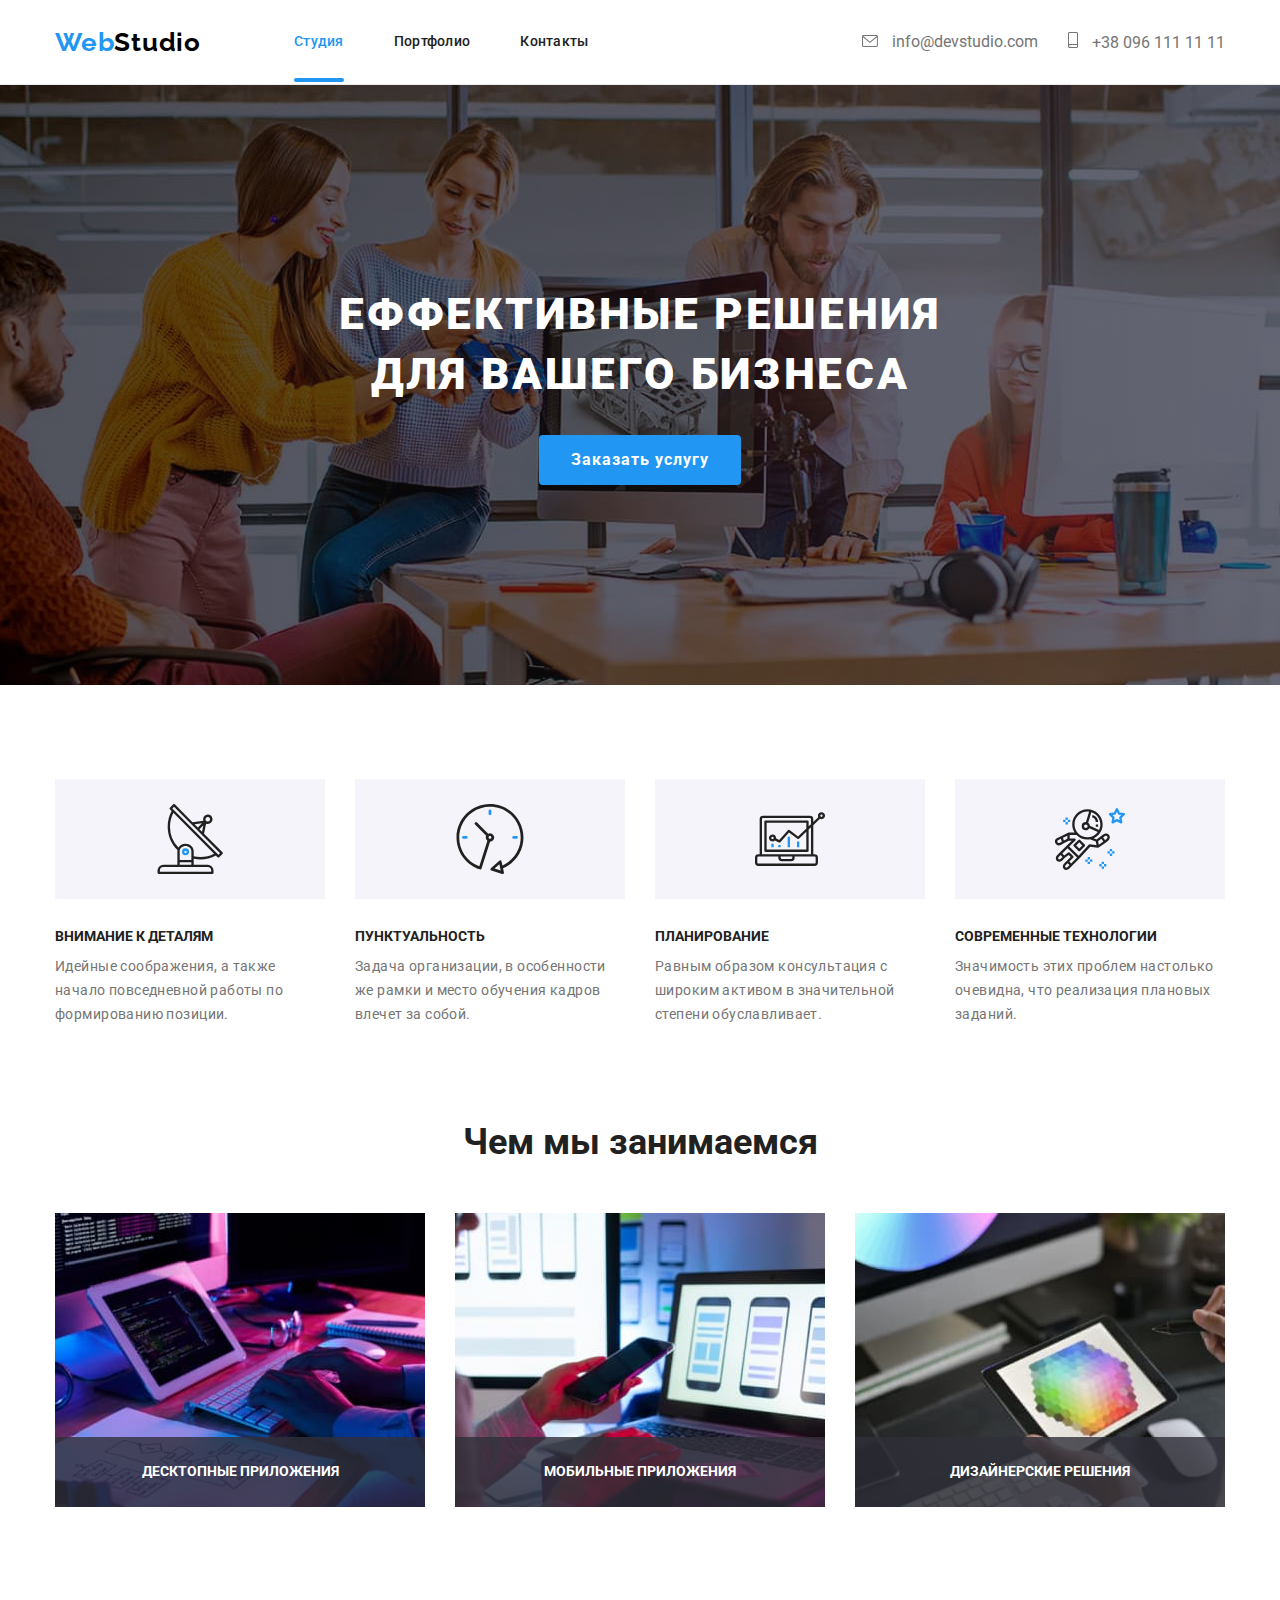
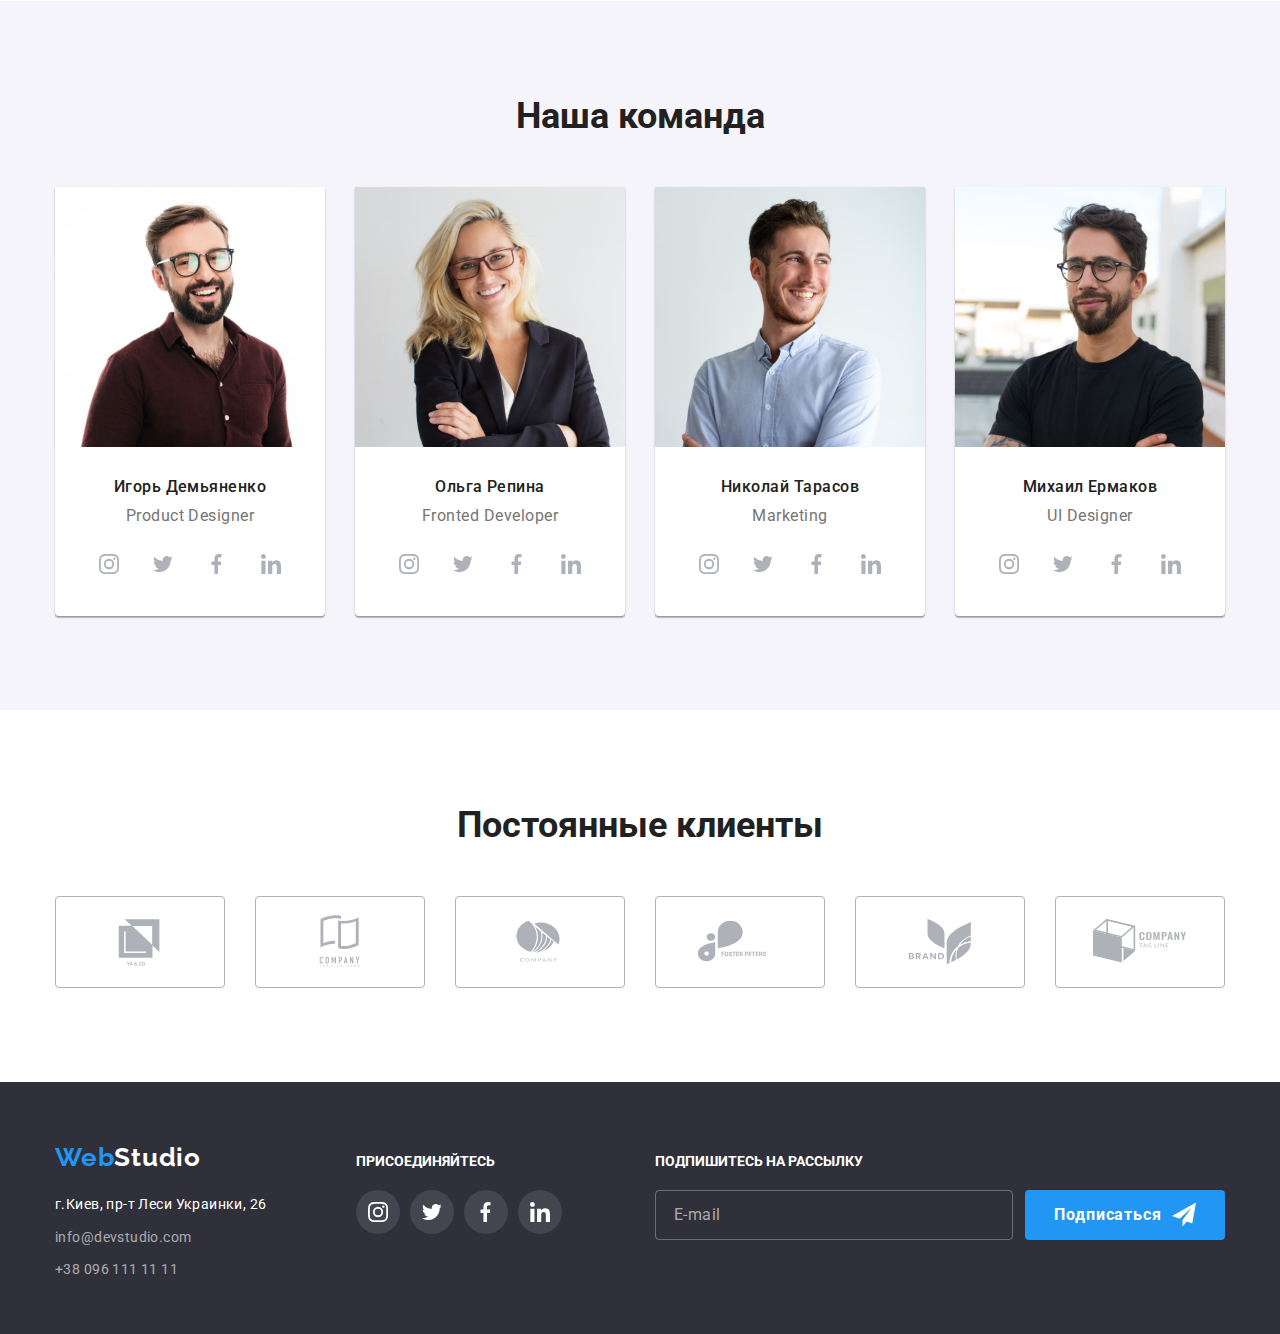
==== index.html @ d9062cf1 "розмітка і оформлення форм" ====
<!DOCTYPE html>
<html lang="ru">
    <head>
        <meta charset="UTF-8">
        <meta http-equiv="X-UA-Compatible" content="IE=edge">
        <meta name="viewport" content="width=device-width, initial-scale=1.0">
        <title>Document</title>
        <link rel="preconnect" href="https://fonts.googleapis.com">
        <link rel="preconnect" href="https://fonts.gstatic.com" crossorigin>
        <link href="https://fonts.googleapis.com/css2?family=Raleway:wght@700&family=Roboto:wght@400;500;700;900&display=swap"
            rel="stylesheet">
        <link rel="stylesheet" href="portfolio.html">
        <link href="https://cdnjs.cloudflare.com/ajax/libs/modern-normalize/1.1.0/modern-normalize.min.css" rel="stylesheet">
        <link rel="stylesheet" href="css/style.css">
    </head>
    <body>
        <!--Logo-->
        <header class="header">
            <div class="container main-nav">
                <a  href="" class="logo" lang="en"><span class="accent">Web</span>Studio</a>           
                <nav class="navigation">
                    <ul class="navigation-items list">
                        <li class="navigation-item"><a class="navigation-link link current" href="index.html">Студия</a></li>
                        <li class="navigation-item"><a class="navigation-link link" href="portfolio.html">Портфолио</a></li>
                        <li class="navigation-item"><a class="navigation-link link" href="#contacts">Контакты</a></li>
                    </ul>
                </nav>
                <ul class="header-contacts list">
                    <li class="header-contact-item">
                        <a class="header-contact-link link" href="mailto:info@devstudio.com">
                            <svg class="header-contact-icon" width="16" height="12">
                            <use href="./images/icons.svg#envelope"></use>
                            </svg>
                            info@devstudio.com
                        </a>
                    </li>
                    <li class="header-contact-item">
                        <a class="header-contact-link link" href="tel:+380961111111">
                            <svg class="header-contact-icon" width="10" height="16">
                            <use href="./images/icons.svg#smartphone"></use>
                            </svg>
                            +38 096 111 11 11
                        </a>
                    </li>
                </ul>
            </div>
        </header>
        <main  class="main-studio">
            <!--Hero-->
            <section class="section hero overlay">
                <div class="container"> 
                    <h1 class="hero-title">Еффективные решения для вашего бизнеса</h1>
                    <button type="button" class="hero-button" data-modal-open>Заказать услугу</button>
                </div>
            </section>
            <!--Studio-->
            <section class="section studio">
                <div class="container">
                    <h2 class="studio-headline">Особенности</h2>
                        <ul class="studio-items list">
                            <li class="studio-item">
                                <div class="studio-icon"><svg class="icon-radar" width="70" height="70"><use href="./images/icons.svg#radar"></use></svg>
                                </div>
                                <h3 class="studio-title">Внимание к деталям</h3>
                                <p class="studio-text">Идейные соображения, а также начало повседневной работы по формированию позиции.</p>
                            </li>
                            <li class="studio-item">
                                <div class="studio-icon"><svg class="icon-clock" width="70" height="70"><use href="./images/icons.svg#clock"></use></svg>
                                </div>
                                <h3 class="studio-title">Пунктуальность</h3>
                                <p class="studio-text">Задача организации, в особенности же рамки и место обучения кадров влечет за собой.</p>
                            </li>
                            <li class="studio-item">
                                <div class="studio-icon"><svg class="icon-diagram" width="70" height="70"><use href="./images/icons.svg#diagram"></use></svg>
                                </div>
                                <h3 class="studio-title">Планирование</h3>
                                <p class="studio-text">Равным образом консультация с широким активом в значительной степени обуславливает.</p>
                            </li>
                            <li class="studio-item">
                                <div class="studio-icon"><svg class="icon-astronaut" width="70" height="70"><use href="./images/icons.svg#astronaut"></use></svg>
                                </div>
                                <h3 class="studio-title">Современные технологии</h3>
                                <p class="studio-text">Значимость этих проблем настолько очевидна, что реализация плановых заданий.</p>
                            </li>
                        </ul>
                    </div>
            </section>
            <!--perfomence-->
            <section class="section perfomence">
                <div class="container">
                    <h2 class="perfomence-headline">Чем мы занимаемся</h2>
                    <ul class="perfomence-items list">
                        <li class="perfomence-item"><img src="./images/box1.jpg" alt="Проекты" width="370">
                            <div class="perfomence-action">
                                <h3 class="perfomence-title">Десктопные приложения</h3>
                            </div>
                        </li>
                        <li class="perfomence-item"><img src="./images/box2.jpg" alt="Дизайн мобильного приложения" width="370">
                            <div class="perfomence-action">
                                <h3 class="perfomence-title">Мобильные приложения</h3>
                            </div>
                        </li>
                        <li class="perfomence-item"><img src="./images/box3.jpg" alt="Мобильное приложение" width="370">
                            <div class="perfomence-action">
                                <h3 class="perfomence-title">Дизайнерские решения</h3>
                            </div>
                        </li>
                    </ul>
                </div>
            </section>
            <!--Team-->
            <section class="section team">
                <div class="container">
                    <h2 class="team-headline">Наша команда</h2>
                    <ul class="team-items list">
                        <li class="team-item">
                            <img src="./images/1.jpg" alt="Игорь Демьяненко" width="270" height="260">
                            <div class="team-wrapper">   
                                <h3 class="team-member">Игорь Демьяненко</h3>
                                <p class="team-position" lang="en">Product Designer</p>                
                                <ul class="team-social-list list">
                                    <li class="team-social-item"><a href="" target="_blank" rel="noreferrer noopener" class="team-icon-link link">
                                        <svg class="team-social-icon" width="20px" height="20px"><use href="./images/icons.svg#instagram"></use></svg></a></li>
                                    <li class="team-social-item"><a href="" target="_blank" rel="noreferrer noopener" class="team-icon-link link">
                                        <svg class="team-social-icon" width="20px" height="20px"><use href="./images/icons.svg#twitter"></use></svg></a></li>
                                    <li class="team-social-item"><a href="" target="_blank" rel="noreferrer noopener" class="team-icon-link link">
                                        <svg class="team-social-icon" width="20px" height="20px"><use href="./images/icons.svg#facebook"></use></svg></a></li>
                                    <li class="team-social-item"><a href="" target="_blank" rel="noreferrer noopener" class="team-icon-link link">
                                        <svg class="team-social-icon" width="20px" height="20px"><use href="./images/icons.svg#linkedin"></use></svg></a></li>  
                                </ul>
                            </div>
                        </li>
                        <li class="team-item">
                            <img src="./images/2.jpg" alt="Ольга Репина" width="270" height="260">
                            <div class="team-wrapper">    
                                <h3 class="team-member">Ольга Репина</h3>
                                <p class="team-position" lang="en">Fronted Developer</p>
                                <ul class="team-social-list list">
                                    <li class="team-social-item"><a href="" target="_blank" rel="noreferrer noopener" class="team-icon-link link">
                                        <svg class="team-social-icon" width="20px" height="20px"><use href="./images/icons.svg#instagram"></use></svg></a></li>
                                    <li class="team-social-item"><a href="" target="_blank" rel="noreferrer noopener" class="team-icon-link link">
                                        <svg class="team-social-icon" width="20px" height="20px"><use href="./images/icons.svg#twitter"></use></svg></a></li>
                                    <li class="team-social-item"><a href="" target="_blank" rel="noreferrer noopener" class="team-icon-link link">
                                        <svg class="team-social-icon" width="20px" height="20px"><use href="./images/icons.svg#facebook"></use></svg></a></li>
                                    <li class="team-social-item"><a href="" target="_blank" rel="noreferrer noopener" class="team-icon-link link">
                                        <svg class="team-social-icon" width="20px" height="20px"><use href="./images/icons.svg#linkedin"></use></svg></a></li>
                                </ul>
                            </div>
                        </li>
                        <li class="team-item">
                            <img src="./images/3.jpg" alt="Николай Тарасов" width="270" height="260">
                            <div class="team-wrapper">
                                <h3 class="team-member">Николай Тарасов</h3>
                                <p class="team-position" lang="en">Marketing</p>
                                <ul class="team-social-list list">
                                    <li class="team-social-item"><a href="" target="_blank" rel="noreferrer noopener" class="team-icon-link link">
                                        <svg class="team-social-icon" width="20px" height="20px"><use href="./images/icons.svg#instagram"></use></svg></a></li>
                                    <li class="team-social-item"><a href="" target="_blank" rel="noreferrer noopener" class="team-icon-link link">
                                        <svg class="team-social-icon" width="20px" height="20px"><use href="./images/icons.svg#twitter"></use></svg></a></li>
                                    <li class="team-social-item"><a href="" target="_blank" rel="noreferrer noopener" class="team-icon-link link">
                                        <svg class="team-social-icon" width="20px" height="20px"><use href="./images/icons.svg#facebook"></use></svg></a></li>
                                    <li class="team-social-item"><a href="" target="_blank" rel="noreferrer noopener" class="team-icon-link link">
                                        <svg class="team-social-icon" width="20px" height="20px"><use href="./images/icons.svg#linkedin"></use></svg></a></li>  
                                </ul>                            
                            </div>
                        </li>
                        <li class="team-item">
                            <img src="./images/4.jpg" alt="Михаил Ермаков" width="270" height="260">
                            <div class="team-wrapper">
                                <h3 class="team-member">Михаил Ермаков</h3>
                                <p class="team-position" lang="en">UI Designer</p>
                                <ul class="team-social-list list">
                                    <li class="team-social-item"><a href="" target="_blank" rel="noreferrer noopener" class="team-icon-link link">
                                        <svg class="team-social-icon" width="20px" height="20px"><use href="./images/icons.svg#instagram"></use></svg></a></li>
                                    <li class="team-social-item"><a href="" target="_blank" rel="noreferrer noopener" class="team-icon-link link">
                                        <svg class="team-social-icon" width="20px" height="20px"><use href="./images/icons.svg#twitter"></use></svg></a></li>
                                    <li class="team-social-item"><a href="" target="_blank" rel="noreferrer noopener" class="team-icon-link link">
                                        <svg class="team-social-icon" width="20px" height="20px"><use href="./images/icons.svg#facebook"></use></svg></a></li>
                                    <li class="team-social-item"><a href="" target="_blank" rel="noreferrer noopener" class="team-icon-link link">
                                        <svg class="team-social-icon" width="20px" height="20px"><use href="./images/icons.svg#linkedin"></use></svg></a></li>  
                                </ul>
                            </div>
                        </li>
                    </ul>
                </div>
            </section>
            <section class="section clients">
                <div class="container">
                    <h2 class="clients-headline">Постоянные клиенты</h2>
                    <ul class="client-list list">
                        <li class="client-item"><a href="" target="_blank" rel="noreferrer noopener" class="client-icon-link link">
                                <svg class="client-icon" width="106px" height="60px">
                                    <use href="./images/icons.svg#yaco"></use>
                                </svg></a></li>
                        <li class="client-item"><a href="" target="_blank" rel="noreferrer noopener" class="client-icon-link link">
                                <svg class="client-icon" width="106px" height="60px">
                                    <use href="./images/icons.svg#taglinehere"></use>
                                </svg></a></li>
                        <li class="client-item"><a href="" target="_blank" rel="noreferrer noopener" class="client-icon-link link">
                                <svg class="client-icon" width="106px" height="60px">
                                    <use href="./images/icons.svg#company"></use>
                                </svg></a></li>
                        <li class="client-item"><a href="" target="_blank" rel="noreferrer noopener" class="client-icon-link link">
                                <svg class="client-icon" width="106px" height="60px">
                                    <use href="./images/icons.svg#foster"></use>
                                </svg></a></li>
                        <li class="client-item"><a href="" target="_blank" rel="noreferrer noopener" class="client-icon-link link">
                                <svg class="client-icon" width="106px" height="60px">
                                    <use href="./images/icons.svg#brand"></use>
                                </svg></a></li>
                        <li class="client-item"><a href="" target="_blank" rel="noreferrer noopener" class="client-icon-link link">
                                <svg class="client-icon" width="106px" height="60px">
                                    <use href="./images/icons.svg#tagline"></use>
                                </svg></a></li>
                     </ul>
                </div>
            </section>
        </main>
        <!--Footer-->
        <footer id="contacts" class="contacts">
            <div class="container">
                <ul class="footer-contact-list list">
                    <li class="footer-contact-item">
                        <a href="" class="logo" lang="en"><span class="accent">Web</span>Studio</a>
                        <address class="address">
                        <a href="" class="address-link map">г.Киев, пр-т Леси Украинки, 26</a>
                        <a href="mailto:info@devstudio.com" class="address-link">info@devstudio.com</a>
                        <a href="tel:+380961111111" class="address-link">+38 096 111 11 11</a>
                        </address>
                    </li>
                    <li class="footer-contact-item">
                        <h3 class="social-title">Присоединяйтесь</h3>
                        <ul class="social-list list">
                            <li class="social-item"><a href="" target="_blank" rel="noreferrer noopener" class="footer-icon-link link">
                                <svg class="footer-social-icon" width="20px" height="20px">
                                    <use href="./images/icons.svg#instagram"></use>
                                </svg></a>
                            </li>
                            <li class="social-item"><a href="" target="_blank" rel="noreferrer noopener" class="footer-icon-link link">
                                <svg class="footer-social-icon" width="20px" height="20px">
                                    <use href="./images/icons.svg#twitter"></use>
                                </svg></a>
                            </li>
                            <li class="social-item"><a href="" target="_blank" rel="noreferrer noopener" class="footer-icon-link link">
                                <svg class="footer-social-icon" width="20px" height="20px">
                                    <use href="./images/icons.svg#facebook"></use>
                                </svg></a>
                            </li>
                            <li class="social-item"><a href="" target="_blank" rel="noreferrer noopener" class="footer-icon-link link">
                                <svg class="footer-social-icon" width="20px" height="20px">
                                    <use href="./images/icons.svg#linkedin"></use>
                                </svg></a>
                            </li>
                        </ul>
                    </li>
                    <li class="footer-contact-item">
                       <div class="footer-subscription">
                            <h3 class="social-title">Подпишитесь на рассылку</h3>
                            <div class="footer-subscription-blank">
                                <form class="footer-form">
                                    <input type="email" class="input-footer" placeholder="E-mail">
                                </form>
                                <button type="submit" class="footer-button-submit">Подписаться
                                    <svg class="icon-footer-submit" width="24" height="24">
                                    <use href="./images/icons.svg#send"></use>
                                    </svg>
                                </button>
                            </div>
                        </div> 
                    </li>
                </ul>
                
            </div>
        </footer>
        <div class="backdrop is-hidden" data-modal>
            <div class="modal">
                <button type="button" class="button-close" data-modal-close>
                    <svg class="icon-button-close" width="11" height="11">
                        <use href="./images/icons.svg#vector"></use>
                    </svg>
                </button>
                <p class="modal-request">Оставьте свои данные, мы вам перезвоним</p>
                <form class="form-modal">
                    <div class="modal-date">
                        <label for="name" class="label-modal">Имя</label>
                        <div class="input-wrap">
                            <input type="text" class="input-modal" name="name" id="name" placeholder=" ">
                            <svg class="icon-modal-date" width="18" height="18">
                            <use href="./images/icons.svg#person"></use>
                            </svg>
                        </div>
                    </div>
                    <div class="modal-date">
                        <label for="tel" class="label-modal">Телефон</label>
                        <div class="input-wrap">
                            <input type="tel" class="input-modal" name="tel" id="tel" placeholder=" " title="+380 (66) 111-11-11">
                            <svg class="icon-modal-date" width="18" height="18">
                            <use href="./images/icons.svg#phone"></use>
                            </svg>
                        </div>
                    </div>
                    <div class="modal-date">
                        <label for="email" class="label-modal">Почта</label>
                        <div class="input-wrap">
                            <input type="email" class="input-modal" name="email" id="email" placeholder=" ">
                            <svg class="icon-modal-date" width="18" height="18">
                            <use href="./images/icons.svg#email"></use>
                            </svg>
                        </div>
                    </div>
                    <div class="modal-date">
                        <label for="coment" class="label-modal">Комментарий</label>
                        <textarea class="texteria-coment" name="coment" id="coment" placeholder="Введите текст"></textarea>
                    </div>
                </form>
                <div class="modal-checkbox">
                    <input type="checkbox" class="input-checkbox" name="policy" id="policy">
                    <label for="policy" class="label-checkbox">
                        <svg class="icon-modal-check" width="16" height="15"><use href="./images/icons.svg#check"></use></svg>
                        Соглашаюсь с рассылкой и принимаю 
                       <a href="" class="contract-policy">Условия договора</a>
                    </label>
                </div>
                <button type="submit" class="button-submit">Отправить</button>
            </div>
        </div>
        <script src="./modal.js"></script>
    </body>
</html>
---- css/style.css ----
:root {
  --primery-text-color: #757575;
  --secondary-text-color: #ffffff;
  --primery-bg-color: #ffffff;
  --accent-color: #2196f3;
  --primery-btn-color: #F5F4FA;
  --accent-btn-color: #2196f3;
  --text-color: #212121;
  --tr-duration: 250ms;
  --tr-timing-function: cubic-bezier(0.4, 0, 0.2, 1);
  }
body {
  background-color: var(--primery-bg-color);
  color: var(--primery-text-color);
  font-family: "Roboto", sans-serif;
}
.container {
  width: 1200px;
  padding-left: 15px;
  padding-right: 15px;
  margin: 0 auto;
}
/* Logo */
.logo {
  font-family: "Raleway", sans-serif;
  font-weight: 700;
  font-size: 26px;
  line-height: 1.19;
  color: #000000;
  letter-spacing: 0.03em;
  text-decoration: none;
}
.accent {
  color: var(--accent-color);
}
.list {
  padding: 0;
  margin: 0;
  list-style: none;
}
.link {
  display: block;
  padding: 0;
  text-decoration: none;
  color: var(--primery-text-color);
}
/* Navigation */
nav.navigation {
  margin-left: 93px;
}
.navigation-link, 
.header-contact-link {
  padding-top: 32px;
  padding-bottom: 32px;  
}
.navigation-link {
  position: relative;
}
.current::after {
  content: '';
  position: absolute;
  display: block;
  width: 100%;
  height: 4px;
  left: 0;
  bottom: 0;
  border-radius: 2px;
  background-color: var(--accent-color);
}
.navigation-item:not(:last-child) {
  margin-right: 50px;
}
.main-nav {
  display: flex;
  align-items: center;
}
.navigation-items .link {
  color: var(--text-color);
}
header.header {
  border-bottom: 1px solid #ECECEC;
}
.header-contacts {
  margin-left: auto;
}
.navigation-link,
.header-contacts-link {
  font-weight: 500;
  font-size: 14px;
  line-height: 1.14;
  letter-spacing: 0.02em;
}
.header-contact-item:not(:last-child) {
  margin-right: 30px;
}
.header-contact-icon {
  margin-right: 10px;
  fill: currentColor;
}
.navigation-link,
.header-contact-link {
  transition: color var(--tr-duration) var(--tr-timing-function);
}
.navigation-link:hover,
.navigation-link:focus,
.header-contact-link:hover,
.header-contact-link:focus{
  color: var(--accent-color);
}
.navigation-link:hover .link,
.navigation-link:focus .link,
.header-contact-link:hover .link,
.header-contact-link:focus .link {
  color: currentColor;
}
/* Hero */
.overlay {
  max-width: 1600px;
  min-height: 600px;
  margin-left: auto;
  margin-right: auto;
  background-image: linear-gradient(
    to right,
    rgba(0, 0, 0, 0.4),
    rgba(47, 48, 58, 0.4)),
    url(../images/hero.jpg);
  background-size:cover;
  background-repeat: no-repeat;
  background-position: center;
}
.hero-title,
.portfolio-title {
  margin: 0 auto;
  margin-bottom: 30px;
  width: 696px;
  height: 120px;
  font-weight: 900;
  font-size: 44px;
  line-height: 1.36;
  letter-spacing: 0.06em;
  text-align: center;
  text-transform: uppercase;
  color: var(--secondary-text-color);
}
.hero-button {
  display: block;
  margin: 0 auto;
  border-radius: 4px;
  padding: 10px 32px;
  border: none;
  cursor: pointer;
  font-weight: 700;
  font-size: 16px;
  line-height: 1.88;
  letter-spacing: 0.06em;
  color: #ffffff;
  background-color: var(--accent-btn-color);
}
.backdrop {
  position: fixed;
  top: 0;
  width: 100%;
  height: 100%;
  background:  rgba(0, 0, 0, 0.2);
  transition: opasity 250ms, visibility 1500ms;
}
.modal {
  position: absolute;
  top: 50%;
  left: 50%;
  width: 528px;
  height: 581px;
  border-radius: 4px;
  background: rgba(255, 255, 255, 1);
  box-shadow: 0px 1px 3px rgba(0, 0, 0, 0.12), 0px 1px 1px rgba(0, 0, 0, 0.14), 0px 2px 1px rgba(0, 0, 0, 0.2);
  transform: translate(-50%, -50%) scale(1);
  transition: transform 1500ms;
}
.backdrop.is-hidden .modal {
  opacity: 1;
  transform: translate(100%, 100%) scale(0) rotate(180deg); 
  transition: transform 1500ms;
}
.button-close {
  position: absolute;
  top: 8px;
  right: 8px;
  width: 30px;
  height: 30px;
  background-color: transparent ;
  border: 1px solid rgba(0, 0, 0, 0.1);
  border-radius: 50%;
  cursor: pointer;
  transition: fill var(--tr-duration) var(--tr-timing-function);
}
.icon-button-close {
  fill:#000000;
  transition: fill var(--tr-duration) var(--tr-timing-function);
}
.button-close:hover .icon-button-close {
  fill: var(--accent-color);
}
.is-hidden {
  opacity: 1;
  pointer-events: none;
  visibility: hidden;
}
/* Studio */
.section {
  padding-top: 94px;
  padding-bottom: 94px;
}
.section:nth-child(3) {
  padding-top: 0;
}
.main-studio .section:first-child {
  padding: 200px 0;
}
.studio-items,
.studio-icon,
.perfomence-items,
.navigation-items,
.header-contacts,
.team-items,
.team-icon-link,
.client-list,
.client-icon-link,
.social-list,
.footer-icon-link,
.filters {
  display: flex;
  justify-content: center;
  align-items: center;
}
.studio-item {
  margin-right: 30px;
  width: 270px;
}
.studio-item:last-child {
margin-right: 0;
}
.studio-text {
  margin: 0;
  font-size: 14px;
  line-height: 1.71;
  letter-spacing: 0.03em;
}
.studio-title,
.social-title,
.perfomence-title {
  padding: 0;
  margin: 0;
  font-weight: 700;
  font-size: 14px;
  line-height: 1.14;
  text-transform: uppercase;
}
.studio-title {
  margin-bottom: 10px;
  color: var(--text-color);
}
.social-title {
  margin-bottom: 20px;
  color: var(--secondary-text-color);
}
.studio-headline,
.perfomence-headline,
.team-headline,
.clients-headline {
  padding: 0;
  margin: 0;
  margin-bottom: 50px;
  font-weight: 700;
  font-size: 36px;
  line-height: 1.17;
  text-align: center;
  color: var(--text-color);
}
.studio-icon {
  margin-bottom: 30px;
  width: 270px;
  height: 120px;
  background-color: #F5F4FA;
}
.studio-headline {
  display: none;
  color: var(--primery-bg-color);
}
.perfomence-item {
  position: relative;
  margin-right: 30px;
  width: 370px;
}
.perfomence-action {
  position: absolute;
  bottom: 0;
  left: 0;
  right: 0;
  background: rgba(47, 48, 58, 0.8);;
}
.perfomence-title {
  margin: 27px auto;
  text-align: center;
  color: var(--secondary-text-color);
}
.perfomence-item:nth-child(3n) {
  margin-right: 0;
}
/* Team */
.team {
  background-color: #F5F4FA;
}
.team-item {
  margin-right: 30px;
  background-color: #ffffff;
  box-shadow: 0px 1px 3px rgba(0, 0, 0, 0.12), 0px 1px 1px rgba(0, 0, 0, 0.14), 0px 2px 1px rgba(0, 0, 0, 0.2);
  border-radius: 0px 0px 4px 4px;
}
.team-item:last-child {
  margin-right: 0;
}
.team-member {
  margin: 0;
  margin-bottom: 10px;
  font-weight: 500;
  font-size: 16px;
  line-height: 1.19;
  letter-spacing: 0.03em;
  text-align: center;
  color: var(--text-color);
}
.team-position {
  margin: 0;
  font-size: 16px;
  line-height: 1.19;
  letter-spacing: 0.03em;
  text-align: center;
}
.team-wrapper {
  padding: 30px 0;
}
.team-social-list {
  display: flex;
  justify-items: center;
  margin-top: 16px;
  margin-right: 32px;
  margin-left: 32px;
}
.team-social-item,
.social-item {
  margin-right: 10px;
}
.team-social-item:last-child,
.social-item:last-child {
  margin-right: 0;
}
.team-icon-link,
.footer-icon-link {
  border: none;
  border-radius: 50%;
  background-size: contain;
  background-position: center;
  width: 44px;
  height: 44px;
}
.team-social-icon {
  fill: #afb1b8;
}
.team-icon-link {
  transition: background var(--tr-duration) var(--tr-timing-function);
}
.team-icon-link:hover,
.team-icon-link:focus {
  background: var(--accent-color);
}
.team-icon-link:hover .team-social-icon,
.team-icon-link:focus .team-social-icon {
  fill: #ffffff;  
}
.client-item {
  margin-right: 30px;
}
.client-item:last-child {
  margin-right: 0;
}
.client-icon-link {
  width: 170px;
  height: 92px;
  background-position: center;
  background-size: contain;
  border: 1px solid #AFB1B8;
  border-radius: 4px;
  fill: #afb1b8;
}
.client-icon-link {
transition: fill var(--tr-duration) var(--tr-timing-function), border var(--tr-duration) var(--tr-timing-function);
}
.client-icon-link:hover,
.client-icon-link:focus {
  fill: var(--accent-color);
  border: 1px solid var(--accent-color)
}
/* Footer */
.contacts {
  height: 252px;
  padding-top: 60px;
  padding-bottom: 60px;
  background-color: #2f303a;
  color: var(--secondary-text-color);
}
.contacts .logo {
  display:inline-block;
  margin-bottom: 20px;
  color: var(--secondary-text-color);
}
.address {
  display: flex;
  flex-direction: column;
  width: 231px;
  font-style: normal;
  font-weight: 400;
  font-size: 14px;
  line-height: 1.71;
  letter-spacing: 0.03em;
}
a.map {
  color: var(--secondary-text-color);
}
a.address-link {
  font-weight: 400;
  font-size: 14px;
  line-height: 1.71;
  letter-spacing: 0.03em;
  text-decoration: none;
}
a.address-link:nth-child(n+2){
  padding-top: 9px;
}
.address-link {
  color: rgba(255, 255, 255, 0.6);
}
.footer-contact-list {
  margin: 0;
  padding: 0;
  display: flex;
}
.footer-social-icon {
  fill: #ffffff;
}
.footer-icon-link {
  background: rgba(255, 255, 255, 0.1);
  transition: background var(--tr-duration) var(--tr-timing-function);
}
.footer-icon-link:hover,
.footer-icon-link:focus {
  background: var(--accent-color);
}
.footer-contact-item{
  margin-right: 70px;
}
.footer-contact-item:nth-child(2){
  margin-top: 12px;
  margin-right: 93px;
  padding: 0;
}
.footer-contact-item:nth-child(3) {
  margin-top: 12px;
  margin-right: 0;
  padding: 0;
}
.footer-subscription-blank {
  display: flex;
  justify-content: space-between;
}
.input-footer {
  width: 358px;
  height: 50px;
  border: 1px solid rgba(255, 255, 255, 0.3);
  border-radius: 4px;
  background-color: transparent;
  cursor: pointer;
}
.input-footer::placeholder {
  display: flex;
  padding-left: 16px;
  width: 100%;
  font-size: 16px;
  line-height: 1.25;
  letter-spacing: 0.03em;
  color: rgba(255, 255, 255, 0.6);
}
.footer-button-submit {
  display: flex;
  justify-content: center;
  align-items: center;
  margin-left: 12px;
  padding: 0;
  width: 200px;
  height: 50px;
  font-weight: 700;
  font-size: 16px;
  line-height: 1.88;
  letter-spacing: 0.06em;
  color: #FFFFFF;
  border: none;
  border-radius: 4px;
  background-color: var(--accent-btn-color);
  cursor: pointer;
}
.icon-footer-submit {
  margin-left: 10px;
  height: 50%;
  fill: #ffffff;
}
/* Portfolio page*/
.portfolio-title {
  display: none;
  font-size: 16px;
  line-height: 1.87;
  letter-spacing: 0.03em;
}
.portfolio-button {
  display: flex;
  border-radius: 4px;
  padding: 6px 22px;
  margin-bottom: 50px;
  border: none;
  cursor: pointer;
  background-color: var(--primery-btn-color);
  font-weight: 500;
  font-size: 16px;
  line-height: 1.62;
  text-align: center;
  letter-spacing: 0.03em;
  color: var(--text-color);
  transition: background-color var(--tr-duration) var(--tr-timing-function), color var(--tr-duration) var(--tr-timing-function), box-shadow var(--tr-duration) var(--tr-timing-function);
}
.portfolio-button-item:not(:last-child){
margin-right: 8px;
}
.active {
background-color: var(--accent-btn-color);
color: var(--secondary-text-color)
}
.portfolio-button:hover,
.portfolio-button:focus {
  background-color: var(--accent-btn-color);
  color: #ffffff;
  box-shadow: 0px 3px 1px rgba(0, 0, 0, 0.1), 0px 1px 2px rgba(0, 0, 0, 0.08), 0px 2px 2px rgba(0, 0, 0, 0.12);
}
/* Projects */
.project-items {
  display: flex;
  flex-wrap: wrap;
}
.project-item-link:hover,
.project-item-link:focus {
  box-shadow: 0px 1px 1px rgba(0, 0, 0, 0.12), 0px 4px 4px rgba(0, 0, 0, 0.06), 1px 4px 6px rgba(0, 0, 0, 0.16);
}
.project-item {
  width: 370px;
  margin-right: 30px;
  margin-bottom: 30px;
  transition: box-shadow var(--tr-duration) var(--tr-timing-function);
}
.project-item:nth-child(3n) {
  margin-right: 0;
}
img {
  display: block;
  max-width: 100%;
  height: auto;
}
.project-description {
  padding: 20px 24px;
  border: 1px solid #EEEEEE;
  border-top: none;
}
.project-description-cover {
  position: relative;
  overflow: hidden;
}
.description-text-cover {
  position: absolute;
  padding: 63px 24px;
  top: 0;
  left:0;
  width: 100%;
  height: 100%;
  margin: 0;
  font-size: 18px;
  line-height: 1.56;
  letter-spacing: 0.03em;
  color: var(--secondary-text-color);
  background: rgba(33, 150, 243, 0.9);
  transform: translateY(100%);
  transition: transform var(--tr-duration);
}
.project-item:hover .description-text-cover {
transform: translateY(0);
}
.project-title {
margin-bottom: 4px;
margin-top: 0;
}
.project-text {
  margin: 0;
}
.link .project-title {
  font-weight: 700;
  font-size: 18px;
  line-height: 2;
  letter-spacing: 0.06em;
  color: var(--text-color);
}
.link .project-text {
  font-weight: 400;
  font-size: 16px;
  line-height: 1.88;
  letter-spacing: 0.03em;
  color: var(--primery-text-color);
}
.link.current {
  color: var(--accent-color);
}
/*Modal form*/
.modal-request {
  margin: 40px 0 10px;
  font-weight: 700;
  font-size: 20px;
  line-height: 1.15;
  letter-spacing: 0.03em;
  text-align: center;
  color: var(--text-color);
}
.form-modal {
  margin: 0 40px;
  height: 344px;
  width: 448px;
  
}
.label-modal {
display: block;
margin-bottom: 4px;
font-size: 12px;
line-height: 1.17;
letter-spacing: 0.01em;
color: var(--primery-text-color);
}
.input-modal {
  padding-left: 30px;
  width: 100%;
  height: 40px;
  font-size: 12px;
  line-height: 1.17;
  letter-spacing: 0.01em;
  background-color: transparent;
  border: 1px solid rgba(33, 33, 33, 0.2);
  border-radius: 4px;
  outline:none;
  cursor: pointer;
  transition: border-color var(--tr-duration) var(--tr-timing-function);
}
.input-modal:focus {
  border-color: var(--accent-color);
}
.input-modal:focus + .icon-modal-date {
  fill: var(--accent-color);
  }
.modal-date {
  margin-bottom: 10px;
}
.modal-date:nth-child(4) {
  margin-bottom: 0;
}
.texteria-coment {
  width: 100%;
  height: 120px;
  padding: 12px 16px;
  border: 1px solid rgba(33, 33, 33, 0.2);
  border-radius: 4px;
  outline: none;
  cursor: pointer;
  transition: border-color var(--tr-duration) var(--tr-timing-function);
}
.texteria-coment:focus {
  border-color: var(--accent-color);
  }
.input-modal::placeholder,
.texteria-coment::placeholder {
  width: 100%;
  font-size: 12px;
  line-height: 1.17;
  letter-spacing: 0.01em;
  color: rgba(117, 117, 117, 0.5);
}
.icon-modal-date {
  position: absolute;
  left: 8px;
  top: 50%;
  transform: translateY(-50%);
  fill:#212121;
  transition: fill var(--tr-duration) var(--tr-timing-function);
}
.input-wrap {
  position: relative;
}
.modal-checkbox {
  display: block;
  align-items: center;
  margin: 20px auto 30px;
  width: 425px;
  height: 24px;
}
.label-checkbox {
  position: relative;
  display: inline-block;
  text-align: center;
  margin: 0;
  padding-left: 24px;
  font-size: 14px;
  line-height: 1.71;
  letter-spacing: 0.03em;
  color: var(--primery-text-color);
  cursor: pointer;
}
.input-checkbox {
  display: none;
}
.input-checkbox:checked + .label-checkbox .icon-modal-check {
  background: var(--accent-color);
  border-color: var(--accent-color);
  fill: var(--secondary-text-color);
}
.icon-modal-check {
  position: absolute;
  left: 0;
  top: 4px;
  width: 16px;
  height: 15px;
  border: 1px solid #000000;
  border-radius: 3px;
  fill: transparent;
}
.contract-policy {
  text-decoration: underline;
  color: var(--accent-color);
}
.button-submit {
  display: block;
  align-items: center;
  text-align: center;
  margin: 0 auto 40px;
  padding: 0;
  width: 200px;
  height: 50px;
  font-weight: 700;
  font-size: 16px;
  line-height: 1.88;
  letter-spacing: 0.06em;
  border-color: var(--accent-btn-color);
  border-radius: 4px;
  align-content: center;
  background-color: var(--accent-btn-color);
  color: var(--secondary-text-color);
  cursor: pointer;
}
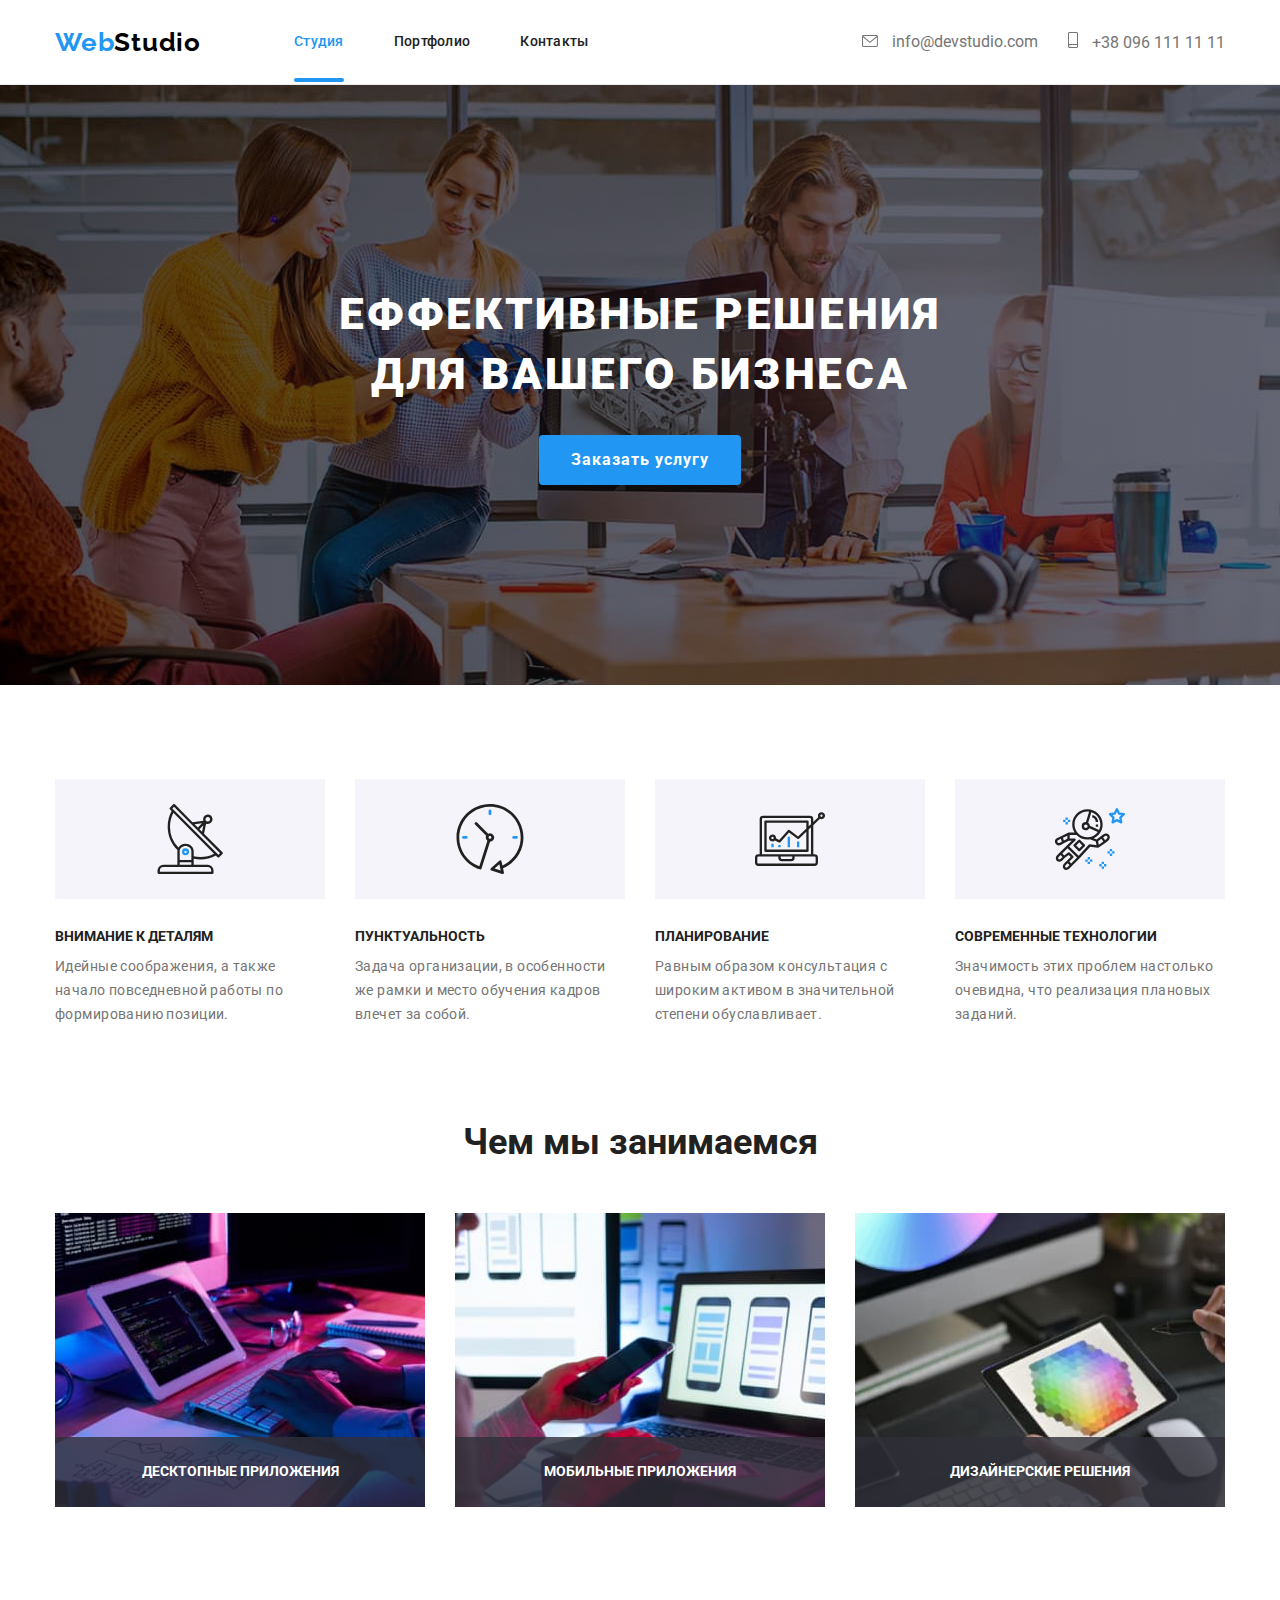
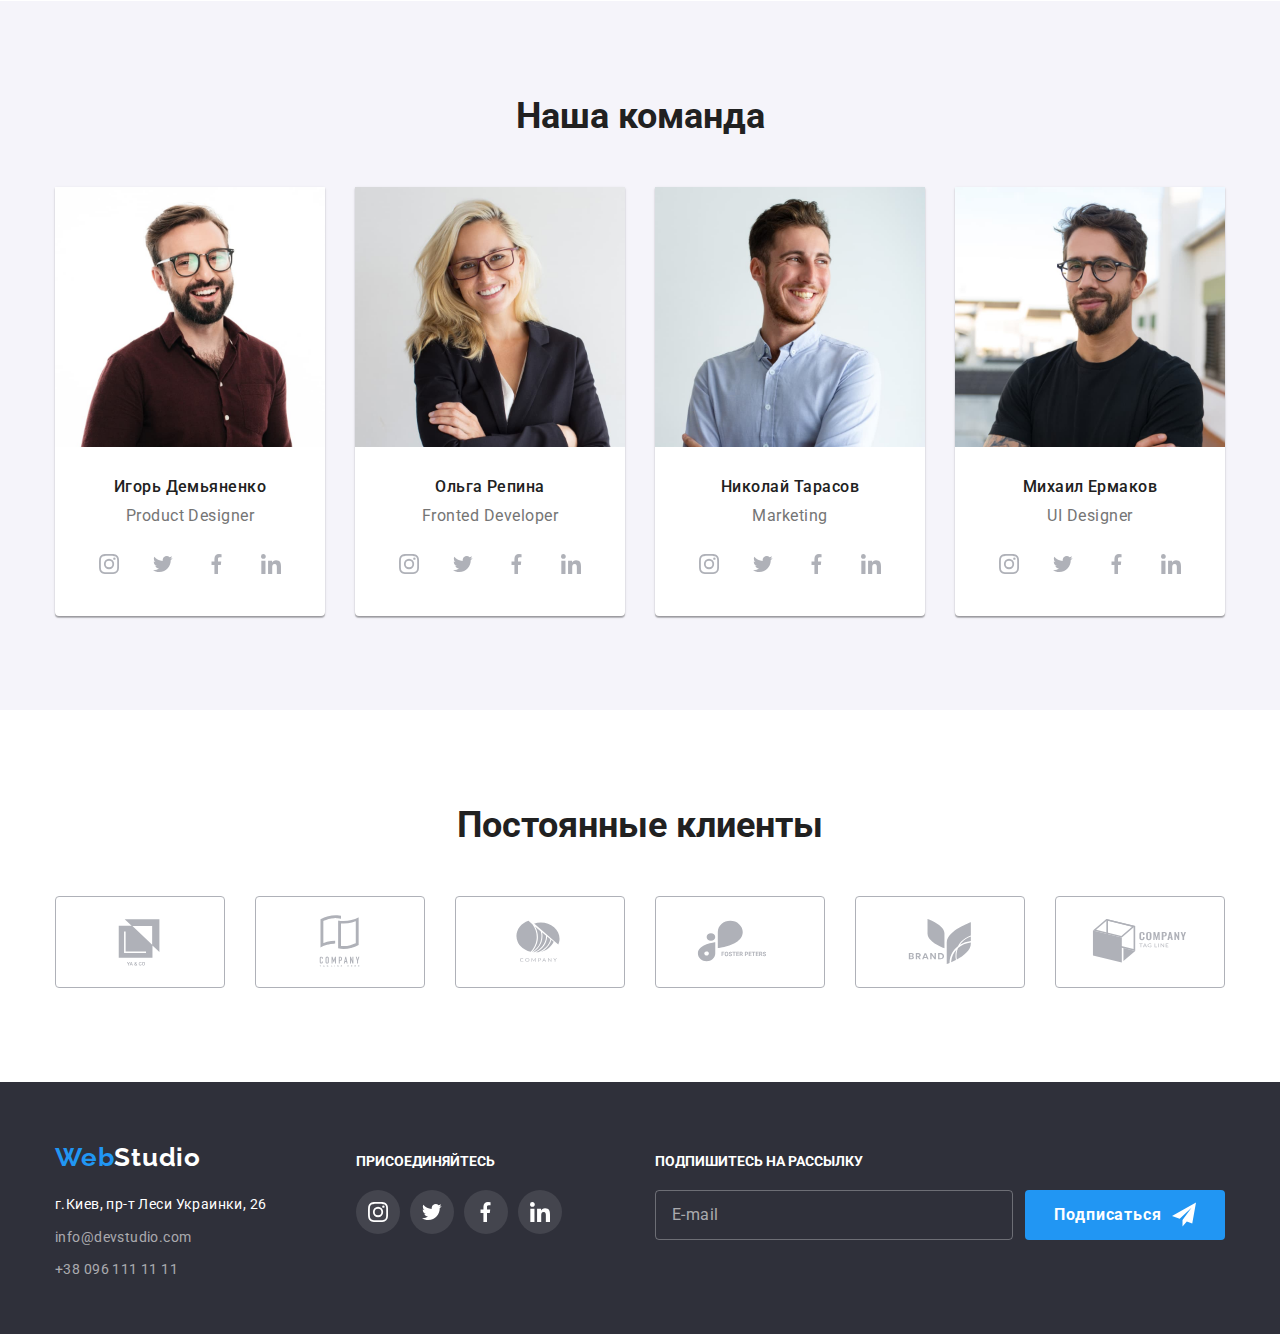
==== commit bce21c8c: "робота над помилками" ====
--- a/index.html
+++ b/index.html
@@ -229,7 +229,7 @@
                         </address>
                     </li>
                     <li class="footer-contact-item">
-                        <h3 class="social-title">Присоединяйтесь</h3>
+                        <h2 class="social-title">Присоединяйтесь</h2>
                         <ul class="social-list list">
                             <li class="social-item"><a href="" target="_blank" rel="noreferrer noopener" class="footer-icon-link link">
                                 <svg class="footer-social-icon" width="20px" height="20px">
@@ -255,17 +255,15 @@
                     </li>
                     <li class="footer-contact-item">
                        <div class="footer-subscription">
-                            <h3 class="social-title">Подпишитесь на рассылку</h3>
-                            <div class="footer-subscription-blank">
+                            <h2 class="social-title">Подпишитесь на рассылку</h2>
                                 <form class="footer-form">
                                     <input type="email" class="input-footer" placeholder="E-mail">
-                                </form>
                                 <button type="submit" class="footer-button-submit">Подписаться
                                     <svg class="icon-footer-submit" width="24" height="24">
                                     <use href="./images/icons.svg#send"></use>
                                     </svg>
                                 </button>
-                            </div>
+                            </form>
                         </div> 
                     </li>
                 </ul>
@@ -312,16 +310,16 @@
                         <label for="coment" class="label-modal">Комментарий</label>
                         <textarea class="texteria-coment" name="coment" id="coment" placeholder="Введите текст"></textarea>
                     </div>
+                    <div class="modal-checkbox">
+                        <input type="checkbox" class="input-checkbox" name="policy" id="policy">
+                        <label for="policy" class="label-checkbox">
+                            <svg class="icon-modal-check" width="16" height="15"><use href="./images/icons.svg#check"></use></svg>
+                            Соглашаюсь с рассылкой и принимаю 
+                        <a href="" class="contract-policy">Условия договора</a>
+                        </label>
+                    </div>
+                    <button type="submit" class="button-submit">Отправить</button>
                 </form>
-                <div class="modal-checkbox">
-                    <input type="checkbox" class="input-checkbox" name="policy" id="policy">
-                    <label for="policy" class="label-checkbox">
-                        <svg class="icon-modal-check" width="16" height="15"><use href="./images/icons.svg#check"></use></svg>
-                        Соглашаюсь с рассылкой и принимаю 
-                       <a href="" class="contract-policy">Условия договора</a>
-                    </label>
-                </div>
-                <button type="submit" class="button-submit">Отправить</button>
             </div>
         </div>
         <script src="./modal.js"></script>
--- a/css/style.css
+++ b/css/style.css
@@ -168,8 +168,8 @@
   position: absolute;
   top: 50%;
   left: 50%;
+  padding: 40px;
   width: 528px;
-  height: 581px;
   border-radius: 4px;
   background: rgba(255, 255, 255, 1);
   box-shadow: 0px 1px 3px rgba(0, 0, 0, 0.12), 0px 1px 1px rgba(0, 0, 0, 0.14), 0px 2px 1px rgba(0, 0, 0, 0.2);
@@ -187,6 +187,7 @@
   right: 8px;
   width: 30px;
   height: 30px;
+  padding: 0;
   background-color: transparent ;
   border: 1px solid rgba(0, 0, 0, 0.1);
   border-radius: 50%;
@@ -440,9 +441,8 @@
   color: rgba(255, 255, 255, 0.6);
 }
 .footer-contact-list {
-  margin: 0;
-  padding: 0;
-  display: flex;
+  display: flex;
+  align-items: baseline;
 }
 .footer-social-icon {
   fill: #ffffff;
@@ -459,30 +459,28 @@
   margin-right: 70px;
 }
 .footer-contact-item:nth-child(2){
-  margin-top: 12px;
   margin-right: 93px;
   padding: 0;
 }
-.footer-contact-item:nth-child(3) {
-  margin-top: 12px;
+.footer-contact-item:last-child {
   margin-right: 0;
-  padding: 0;
-}
-.footer-subscription-blank {
-  display: flex;
-  justify-content: space-between;
+}
+.footer-form {
+  display: flex;
 }
 .input-footer {
+  padding-left: 16px;
   width: 358px;
   height: 50px;
+  color: var(--secondary-text-color);
   border: 1px solid rgba(255, 255, 255, 0.3);
   border-radius: 4px;
   background-color: transparent;
+  outline: transparent;
   cursor: pointer;
 }
 .input-footer::placeholder {
   display: flex;
-  padding-left: 16px;
   width: 100%;
   font-size: 16px;
   line-height: 1.25;
@@ -625,19 +623,14 @@
 }
 /*Modal form*/
 .modal-request {
-  margin: 40px 0 10px;
+  margin-top: 0;
+  margin-bottom: 10px;
   font-weight: 700;
   font-size: 20px;
   line-height: 1.15;
   letter-spacing: 0.03em;
   text-align: center;
   color: var(--text-color);
-}
-.form-modal {
-  margin: 0 40px;
-  height: 344px;
-  width: 448px;
-  
 }
 .label-modal {
 display: block;
@@ -648,10 +641,10 @@
 color: var(--primery-text-color);
 }
 .input-modal {
-  padding-left: 30px;
+  padding-left: 42px;
   width: 100%;
   height: 40px;
-  font-size: 12px;
+  font-size: 16px;
   line-height: 1.17;
   letter-spacing: 0.01em;
   background-color: transparent;
@@ -679,6 +672,7 @@
   padding: 12px 16px;
   border: 1px solid rgba(33, 33, 33, 0.2);
   border-radius: 4px;
+  resize: none;
   outline: none;
   cursor: pointer;
   transition: border-color var(--tr-duration) var(--tr-timing-function);
@@ -696,7 +690,7 @@
 }
 .icon-modal-date {
   position: absolute;
-  left: 8px;
+  left: 12px;
   top: 50%;
   transform: translateY(-50%);
   fill:#212121;
@@ -706,18 +700,13 @@
   position: relative;
 }
 .modal-checkbox {
-  display: block;
+  margin: 0 auto 30px;
+}
+.label-checkbox {
+  display: flex;
   align-items: center;
-  margin: 20px auto 30px;
-  width: 425px;
-  height: 24px;
-}
-.label-checkbox {
-  position: relative;
-  display: inline-block;
+  justify-content: center;
   text-align: center;
-  margin: 0;
-  padding-left: 24px;
   font-size: 14px;
   line-height: 1.71;
   letter-spacing: 0.03em;
@@ -725,7 +714,7 @@
   cursor: pointer;
 }
 .input-checkbox {
-  display: none;
+  visibility: hidden;
 }
 .input-checkbox:checked + .label-checkbox .icon-modal-check {
   background: var(--accent-color);
@@ -733,9 +722,7 @@
   fill: var(--secondary-text-color);
 }
 .icon-modal-check {
-  position: absolute;
-  left: 0;
-  top: 4px;
+  margin-right: 7px;
   width: 16px;
   height: 15px;
   border: 1px solid #000000;
@@ -743,24 +730,22 @@
   fill: transparent;
 }
 .contract-policy {
+  margin-left: 4px;
   text-decoration: underline;
   color: var(--accent-color);
 }
 .button-submit {
   display: block;
-  align-items: center;
-  text-align: center;
-  margin: 0 auto 40px;
-  padding: 0;
+  margin: 0 auto;
+  padding: 10px;
   width: 200px;
-  height: 50px;
   font-weight: 700;
   font-size: 16px;
   line-height: 1.88;
   letter-spacing: 0.06em;
   border-color: var(--accent-btn-color);
-  border-radius: 4px;
-  align-content: center;
+  border: none;
+  border-radius: 4px;
   background-color: var(--accent-btn-color);
   color: var(--secondary-text-color);
   cursor: pointer;
